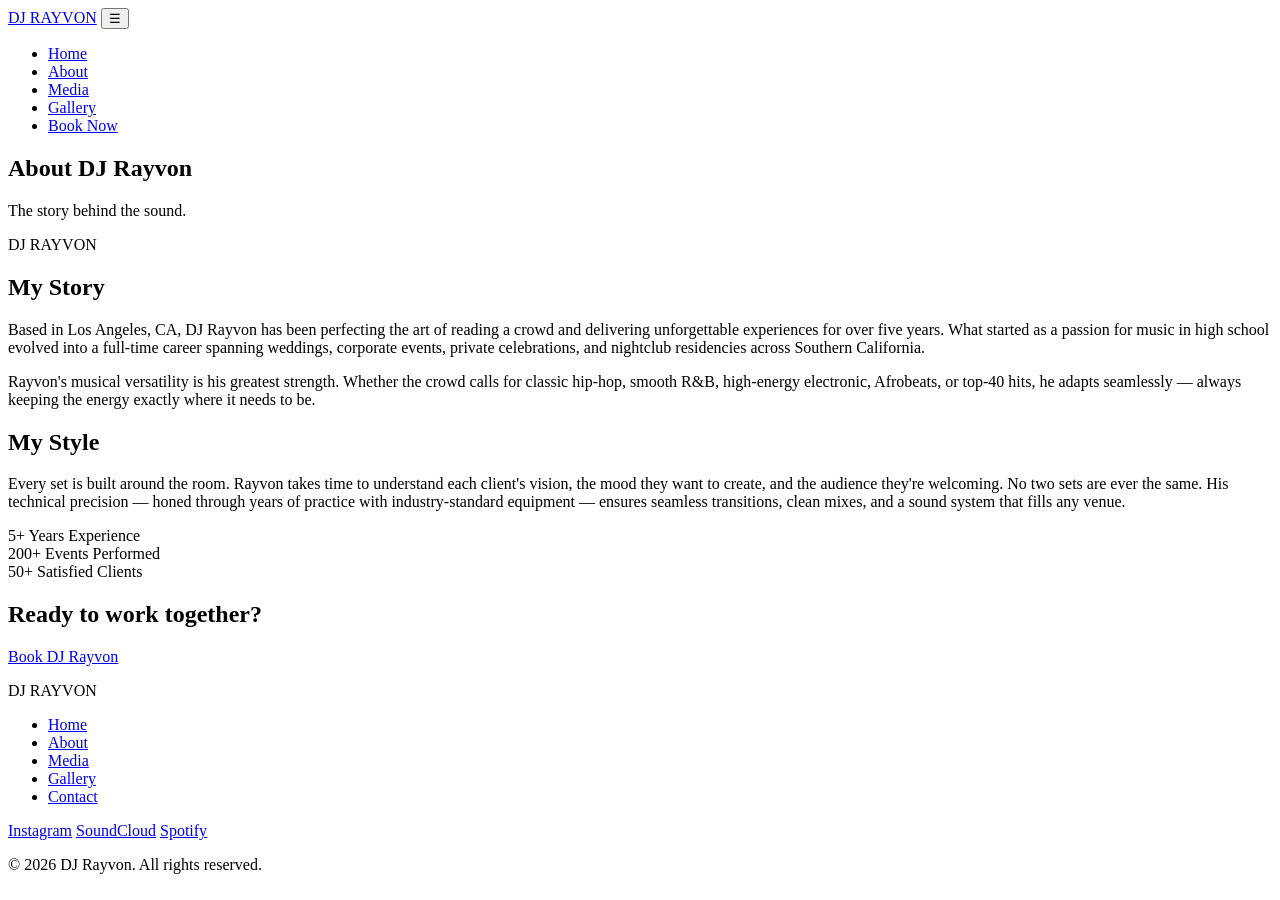
==== about.html @ 34861631 "Add files via upload" ====
<!DOCTYPE html>
<html lang="en">
<head>
  <meta charset="UTF-8" />
  <meta name="viewport" content="width=device-width, initial-scale=1.0" />
  <meta name="description" content="About DJ Rayvon – background, musical style, and experience." />
  <title>About | DJ Rayvon</title>
  <link rel="stylesheet" href="css/style.css" />
</head>
<body>

  <nav class="navbar" id="navbar">
    <div class="nav-container">
      <a href="index.html" class="nav-logo">DJ <span>RAYVON</span></a>
      <button class="nav-toggle" id="navToggle" aria-label="Toggle menu">&#9776;</button>
      <ul class="nav-links" id="navLinks">
        <li><a href="index.html">Home</a></li>
        <li><a href="about.html" class="active">About</a></li>
        <li><a href="media.html">Media</a></li>
        <li><a href="gallery.html">Gallery</a></li>
        <li><a href="contact.html">Book Now</a></li>
      </ul>
    </div>
  </nav>

  <section class="page-hero">
    <div class="page-hero-overlay"></div>
    <div class="page-hero-content">
      <h1>About DJ Rayvon</h1>
      <p>The story behind the sound.</p>
    </div>
  </section>

  <section class="section about-section">
    <div class="container about-grid">
      <div class="about-img-wrapper">
        <div class="about-img-placeholder">
          <span>DJ RAYVON</span>
        </div>
      </div>
      <div class="about-text">
        <h2>My Story</h2>
        <p>Based in Los Angeles, CA, DJ Rayvon has been perfecting the art of reading a crowd and delivering unforgettable experiences for over five years. What started as a passion for music in high school evolved into a full-time career spanning weddings, corporate events, private celebrations, and nightclub residencies across Southern California.</p>
        <p>Rayvon's musical versatility is his greatest strength. Whether the crowd calls for classic hip-hop, smooth R&amp;B, high-energy electronic, Afrobeats, or top-40 hits, he adapts seamlessly — always keeping the energy exactly where it needs to be.</p>
        <h2>My Style</h2>
        <p>Every set is built around the room. Rayvon takes time to understand each client's vision, the mood they want to create, and the audience they're welcoming. No two sets are ever the same. His technical precision — honed through years of practice with industry-standard equipment — ensures seamless transitions, clean mixes, and a sound system that fills any venue.</p>
        <div class="about-stats">
          <div class="stat">
            <span class="stat-num">5+</span>
            <span class="stat-label">Years Experience</span>
          </div>
          <div class="stat">
            <span class="stat-num">200+</span>
            <span class="stat-label">Events Performed</span>
          </div>
          <div class="stat">
            <span class="stat-num">50+</span>
            <span class="stat-label">Satisfied Clients</span>
          </div>
        </div>
      </div>
    </div>
  </section>

  <section class="section cta-section">
    <div class="container cta-inner">
      <h2>Ready to work together?</h2>
      <a href="contact.html" class="btn btn-primary">Book DJ Rayvon</a>
    </div>
  </section>

  <footer class="footer">
    <div class="container footer-inner">
      <p class="footer-logo">DJ <span>RAYVON</span></p>
      <ul class="footer-links">
        <li><a href="index.html">Home</a></li>
        <li><a href="about.html">About</a></li>
        <li><a href="media.html">Media</a></li>
        <li><a href="gallery.html">Gallery</a></li>
        <li><a href="contact.html">Contact</a></li>
      </ul>
      <div class="footer-socials">
        <a href="https://instagram.com" target="_blank" rel="noopener">Instagram</a>
        <a href="https://soundcloud.com" target="_blank" rel="noopener">SoundCloud</a>
        <a href="https://open.spotify.com" target="_blank" rel="noopener">Spotify</a>
      </div>
      <p class="footer-copy">&copy; 2026 DJ Rayvon. All rights reserved.</p>
    </div>
  </footer>

  <script src="main.js"></script>
</body>
</html>
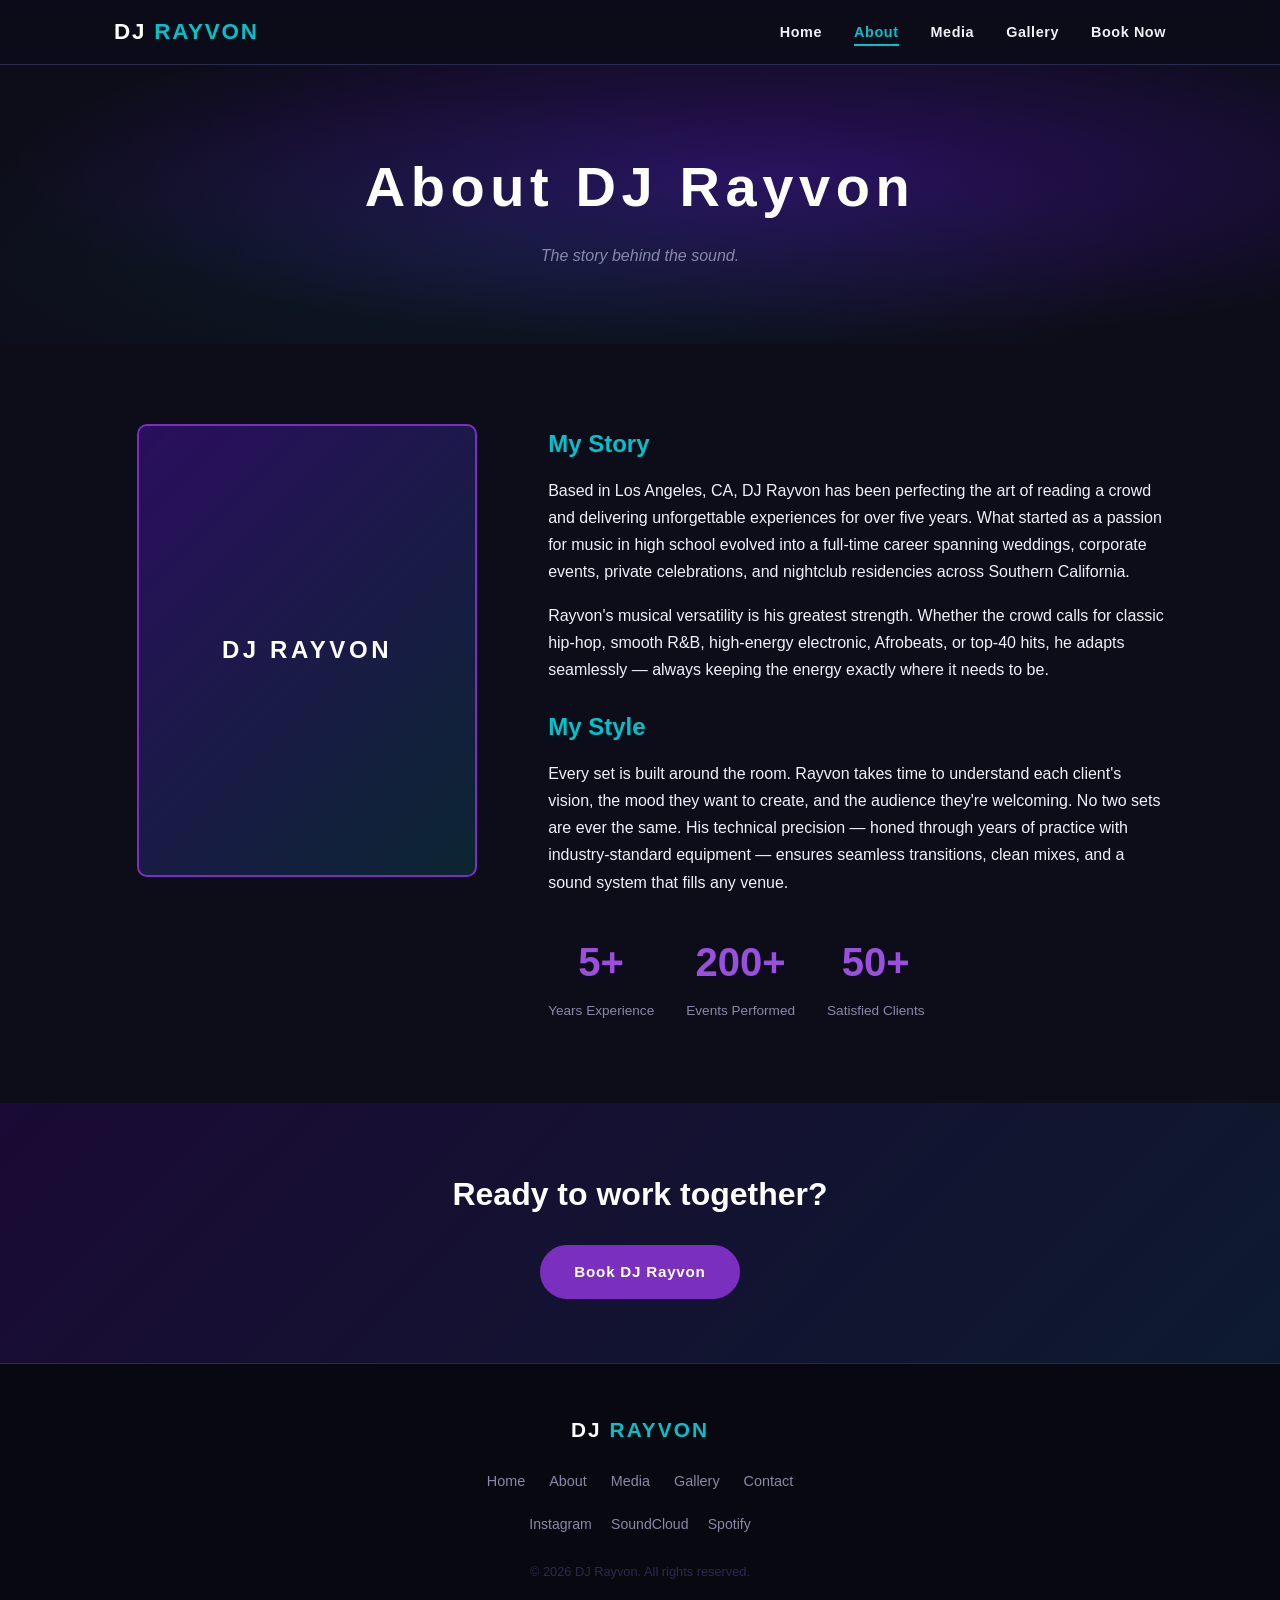
==== commit 387877ab: "Fix stylesheet link path in about.html" ====
--- a/about.html
+++ b/about.html
@@ -5,7 +5,7 @@
   <meta name="viewport" content="width=device-width, initial-scale=1.0" />
   <meta name="description" content="About DJ Rayvon – background, musical style, and experience." />
   <title>About | DJ Rayvon</title>
-  <link rel="stylesheet" href="css/style.css" />
+  <link rel="stylesheet" href="style.css" />
 </head>
 <body>
 
--- a/style.css
+++ b/style.css
@@ -0,0 +1,611 @@
+/* ============================================================
+   DJ RAYVON – style.css
+   Color palette: Dark #0D0D1A, Purple #7B2FBE, Teal #00C2CB
+   ============================================================ */
+
+/* ── RESET & BASE ─────────────────────────────────────────── */
+*, *::before, *::after { box-sizing: border-box; margin: 0; padding: 0; }
+
+:root {
+  --dark:    #0D0D1A;
+  --navy:    #12122A;
+  --purple:  #7B2FBE;
+  --purple-light: #9B4FDE;
+  --teal:    #00C2CB;
+  --white:   #FFFFFF;
+  --offwhite:#F0F0F8;
+  --muted:   #8888AA;
+  --card-bg: #1A1A35;
+  --border:  #2A2A50;
+  --font-head: 'Trebuchet MS', Arial, sans-serif;
+  --font-body: 'Calibri', Arial, sans-serif;
+  --radius:  10px;
+  --shadow:  0 4px 24px rgba(0,0,0,0.45);
+  --transition: 0.3s ease;
+}
+
+html { scroll-behavior: smooth; }
+
+body {
+  background: var(--dark);
+  color: var(--offwhite);
+  font-family: var(--font-body);
+  font-size: 16px;
+  line-height: 1.7;
+}
+
+img { max-width: 100%; display: block; }
+a { color: var(--teal); text-decoration: none; transition: color var(--transition); }
+a:hover { color: var(--purple-light); }
+
+.container { max-width: 1100px; margin: 0 auto; padding: 0 1.5rem; }
+.section { padding: 5rem 0; }
+
+/* ── BUTTONS ──────────────────────────────────────────────── */
+.btn {
+  display: inline-block;
+  padding: 0.75rem 2rem;
+  border-radius: 50px;
+  font-family: var(--font-head);
+  font-weight: 700;
+  font-size: 0.95rem;
+  letter-spacing: 0.05em;
+  cursor: pointer;
+  border: 2px solid transparent;
+  transition: all var(--transition);
+}
+.btn-primary {
+  background: var(--purple);
+  color: var(--white);
+  border-color: var(--purple);
+}
+.btn-primary:hover {
+  background: var(--purple-light);
+  border-color: var(--purple-light);
+  color: var(--white);
+  transform: translateY(-2px);
+  box-shadow: 0 8px 24px rgba(123,47,190,0.4);
+}
+.btn-outline {
+  background: transparent;
+  color: var(--teal);
+  border-color: var(--teal);
+}
+.btn-outline:hover {
+  background: var(--teal);
+  color: var(--dark);
+  transform: translateY(-2px);
+}
+.btn-full { width: 100%; text-align: center; }
+
+/* ── NAVBAR ───────────────────────────────────────────────── */
+.navbar {
+  position: fixed;
+  top: 0; left: 0; right: 0;
+  z-index: 1000;
+  background: rgba(13,13,26,0.92);
+  backdrop-filter: blur(10px);
+  border-bottom: 1px solid var(--border);
+  transition: box-shadow var(--transition);
+}
+.navbar.scrolled { box-shadow: 0 2px 20px rgba(0,0,0,0.6); }
+
+.nav-container {
+  max-width: 1100px;
+  margin: 0 auto;
+  padding: 0 1.5rem;
+  height: 64px;
+  display: flex;
+  align-items: center;
+  justify-content: space-between;
+}
+.nav-logo {
+  font-family: var(--font-head);
+  font-size: 1.4rem;
+  font-weight: 900;
+  color: var(--white);
+  letter-spacing: 0.08em;
+}
+.nav-logo span { color: var(--teal); }
+.nav-links {
+  list-style: none;
+  display: flex;
+  gap: 2rem;
+}
+.nav-links a {
+  color: var(--offwhite);
+  font-family: var(--font-head);
+  font-size: 0.9rem;
+  font-weight: 600;
+  letter-spacing: 0.04em;
+  padding: 0.25rem 0;
+  border-bottom: 2px solid transparent;
+  transition: all var(--transition);
+}
+.nav-links a:hover,
+.nav-links a.active {
+  color: var(--teal);
+  border-bottom-color: var(--teal);
+}
+.nav-toggle {
+  display: none;
+  background: none;
+  border: none;
+  color: var(--white);
+  font-size: 1.5rem;
+  cursor: pointer;
+}
+
+/* ── HERO ─────────────────────────────────────────────────── */
+.hero {
+  position: relative;
+  min-height: 100vh;
+  display: flex;
+  align-items: center;
+  justify-content: center;
+  text-align: center;
+  overflow: hidden;
+  background: radial-gradient(ellipse at 70% 30%, #2a0f5e 0%, var(--dark) 65%);
+}
+.hero-overlay {
+  position: absolute;
+  inset: 0;
+  background: radial-gradient(ellipse at 30% 80%, rgba(0,194,203,0.08) 0%, transparent 60%);
+}
+.hero-content {
+  position: relative;
+  z-index: 2;
+  padding: 2rem 1.5rem;
+}
+.hero-sub {
+  font-family: var(--font-head);
+  font-size: 0.85rem;
+  letter-spacing: 0.25em;
+  color: var(--teal);
+  text-transform: uppercase;
+  margin-bottom: 1rem;
+}
+.hero-title {
+  font-family: var(--font-head);
+  font-size: clamp(3.5rem, 10vw, 7rem);
+  font-weight: 900;
+  color: var(--white);
+  letter-spacing: 0.15em;
+  line-height: 1;
+  margin-bottom: 1.2rem;
+  text-shadow: 0 0 60px rgba(123,47,190,0.5);
+}
+.hero-tagline {
+  font-size: clamp(1rem, 2.5vw, 1.3rem);
+  color: var(--muted);
+  margin-bottom: 2.5rem;
+  font-style: italic;
+}
+.hero-btns { display: flex; gap: 1rem; justify-content: center; flex-wrap: wrap; }
+.hero-scroll {
+  position: absolute;
+  bottom: 2rem;
+  left: 50%;
+  transform: translateX(-50%);
+  color: var(--muted);
+  font-size: 0.8rem;
+  letter-spacing: 0.1em;
+  animation: bounce 2s infinite;
+}
+@keyframes bounce {
+  0%,100% { transform: translateX(-50%) translateY(0); }
+  50% { transform: translateX(-50%) translateY(6px); }
+}
+
+/* ── PAGE HERO (inner pages) ──────────────────────────────── */
+.page-hero {
+  position: relative;
+  height: 280px;
+  display: flex;
+  align-items: center;
+  justify-content: center;
+  text-align: center;
+  margin-top: 64px;
+  background: radial-gradient(ellipse at 60% 40%, #2a0f5e 0%, var(--dark) 70%);
+  overflow: hidden;
+}
+.page-hero-overlay {
+  position: absolute;
+  inset: 0;
+  background: radial-gradient(ellipse at 40% 70%, rgba(0,194,203,0.07) 0%, transparent 60%);
+}
+.page-hero-content { position: relative; z-index: 2; }
+.page-hero-content h1 {
+  font-family: var(--font-head);
+  font-size: clamp(2rem, 5vw, 3.5rem);
+  font-weight: 900;
+  color: var(--white);
+  letter-spacing: 0.1em;
+  margin-bottom: 0.5rem;
+}
+.page-hero-content p { color: var(--muted); font-style: italic; }
+
+/* ── SECTION TITLE ────────────────────────────────────────── */
+.section-title {
+  font-family: var(--font-head);
+  font-size: clamp(1.6rem, 3vw, 2.2rem);
+  font-weight: 800;
+  color: var(--white);
+  text-align: center;
+  margin-bottom: 3rem;
+  letter-spacing: 0.05em;
+}
+.section-title::after {
+  content: '';
+  display: block;
+  width: 50px;
+  height: 3px;
+  background: var(--teal);
+  margin: 0.6rem auto 0;
+  border-radius: 2px;
+}
+
+/* ── SERVICES ─────────────────────────────────────────────── */
+.services { background: var(--navy); }
+.services-grid {
+  display: grid;
+  grid-template-columns: repeat(auto-fit, minmax(230px, 1fr));
+  gap: 1.5rem;
+}
+.service-card {
+  background: var(--card-bg);
+  border: 1px solid var(--border);
+  border-radius: var(--radius);
+  padding: 2rem 1.5rem;
+  text-align: center;
+  transition: transform var(--transition), border-color var(--transition), box-shadow var(--transition);
+}
+.service-card:hover {
+  transform: translateY(-6px);
+  border-color: var(--purple);
+  box-shadow: 0 12px 30px rgba(123,47,190,0.2);
+}
+.service-icon { font-size: 2.2rem; margin-bottom: 1rem; }
+.service-card h3 {
+  font-family: var(--font-head);
+  font-size: 1.1rem;
+  color: var(--white);
+  margin-bottom: 0.5rem;
+}
+.service-card p { color: var(--muted); font-size: 0.92rem; }
+
+/* ── CTA SECTION ──────────────────────────────────────────── */
+.cta-section {
+  background: linear-gradient(135deg, #1a0a35, #0d1a2e);
+  text-align: center;
+  padding: 4rem 0;
+}
+.cta-inner h2 {
+  font-family: var(--font-head);
+  font-size: clamp(1.4rem, 3vw, 2rem);
+  color: var(--white);
+  margin-bottom: 1.5rem;
+}
+
+/* ── ABOUT ────────────────────────────────────────────────── */
+.about-section { background: var(--dark); }
+.about-grid {
+  display: grid;
+  grid-template-columns: 1fr 1.6fr;
+  gap: 3rem;
+  align-items: start;
+}
+.about-img-wrapper { display: flex; justify-content: center; }
+.about-img-placeholder {
+  width: 100%;
+  max-width: 340px;
+  aspect-ratio: 3/4;
+  background: linear-gradient(135deg, #2a0f5e, #00C2CB22);
+  border-radius: var(--radius);
+  border: 2px solid var(--purple);
+  display: flex;
+  align-items: center;
+  justify-content: center;
+}
+.about-img-placeholder span {
+  font-family: var(--font-head);
+  font-size: 1.5rem;
+  font-weight: 900;
+  color: var(--white);
+  letter-spacing: 0.15em;
+  text-align: center;
+}
+.about-text h2 {
+  font-family: var(--font-head);
+  font-size: 1.5rem;
+  color: var(--teal);
+  margin-bottom: 0.75rem;
+  margin-top: 1.5rem;
+}
+.about-text h2:first-child { margin-top: 0; }
+.about-text p { color: var(--offwhite); margin-bottom: 1rem; }
+.about-stats {
+  display: flex;
+  gap: 2rem;
+  margin-top: 2rem;
+  flex-wrap: wrap;
+}
+.stat { text-align: center; }
+.stat-num {
+  display: block;
+  font-family: var(--font-head);
+  font-size: 2.5rem;
+  font-weight: 900;
+  color: var(--purple-light);
+}
+.stat-label { font-size: 0.85rem; color: var(--muted); }
+
+/* ── MEDIA ────────────────────────────────────────────────── */
+.media-section { background: var(--dark); }
+.media-tabs { display: flex; gap: 1rem; margin-bottom: 2.5rem; }
+.tab-btn {
+  padding: 0.6rem 1.8rem;
+  border-radius: 50px;
+  border: 2px solid var(--border);
+  background: transparent;
+  color: var(--muted);
+  font-family: var(--font-head);
+  font-weight: 700;
+  cursor: pointer;
+  transition: all var(--transition);
+}
+.tab-btn.active, .tab-btn:hover {
+  border-color: var(--purple);
+  color: var(--white);
+  background: var(--purple);
+}
+.media-tab-content { display: none; }
+.media-tab-content.active { display: block; }
+.media-grid {
+  display: grid;
+  grid-template-columns: repeat(auto-fit, minmax(300px, 1fr));
+  gap: 1.5rem;
+}
+.media-card {
+  background: var(--card-bg);
+  border: 1px solid var(--border);
+  border-radius: var(--radius);
+  padding: 1.5rem;
+  transition: border-color var(--transition);
+}
+.media-card:hover { border-color: var(--purple); }
+.media-card h3 {
+  font-family: var(--font-head);
+  color: var(--white);
+  margin-bottom: 0.25rem;
+}
+.media-genre { font-size: 0.85rem; color: var(--muted); margin-bottom: 1rem; }
+.embed-wrapper { border-radius: 8px; overflow: hidden; }
+.video-embed iframe { display: block; }
+.streaming-links {
+  margin-top: 3rem;
+  text-align: center;
+  color: var(--muted);
+}
+.streaming-links p { margin-bottom: 1rem; }
+.stream-link {
+  display: inline-block;
+  margin: 0.25rem 0.5rem;
+  padding: 0.5rem 1.2rem;
+  border-radius: 50px;
+  border: 1px solid var(--border);
+  color: var(--offwhite);
+  font-size: 0.9rem;
+  transition: all var(--transition);
+}
+.stream-link:hover {
+  border-color: var(--teal);
+  color: var(--teal);
+}
+
+/* ── GALLERY ──────────────────────────────────────────────── */
+.gallery-section { background: var(--navy); }
+.gallery-filter { display: flex; gap: 0.75rem; margin-bottom: 2rem; flex-wrap: wrap; }
+.filter-btn {
+  padding: 0.5rem 1.4rem;
+  border-radius: 50px;
+  border: 1px solid var(--border);
+  background: transparent;
+  color: var(--muted);
+  font-family: var(--font-head);
+  font-size: 0.9rem;
+  cursor: pointer;
+  transition: all var(--transition);
+}
+.filter-btn.active, .filter-btn:hover {
+  border-color: var(--teal);
+  color: var(--teal);
+  background: rgba(0,194,203,0.08);
+}
+.gallery-grid {
+  display: grid;
+  grid-template-columns: repeat(auto-fill, minmax(240px, 1fr));
+  gap: 1rem;
+}
+.gallery-item { border-radius: var(--radius); overflow: hidden; cursor: pointer; }
+.gallery-item.hidden { display: none; }
+.gallery-placeholder {
+  aspect-ratio: 4/3;
+  display: flex;
+  align-items: center;
+  justify-content: center;
+  font-family: var(--font-head);
+  font-size: 0.9rem;
+  color: rgba(255,255,255,0.85);
+  text-align: center;
+  padding: 1rem;
+  transition: transform var(--transition), filter var(--transition);
+}
+.gallery-item:hover .gallery-placeholder {
+  transform: scale(1.04);
+  filter: brightness(1.15);
+}
+
+/* ── CONTACT ──────────────────────────────────────────────── */
+.contact-section { background: var(--dark); }
+.contact-grid {
+  display: grid;
+  grid-template-columns: 1.4fr 1fr;
+  gap: 3rem;
+  align-items: start;
+}
+.contact-form-wrapper h2,
+.contact-info h2 {
+  font-family: var(--font-head);
+  font-size: 1.6rem;
+  color: var(--white);
+  margin-bottom: 0.75rem;
+}
+.form-note { color: var(--muted); font-size: 0.88rem; margin-bottom: 1.5rem; }
+.req { color: var(--purple-light); }
+
+.form-group { margin-bottom: 1.2rem; }
+.form-group label {
+  display: block;
+  font-weight: 700;
+  color: var(--offwhite);
+  margin-bottom: 0.4rem;
+  font-size: 0.92rem;
+}
+.form-group input,
+.form-group select,
+.form-group textarea {
+  width: 100%;
+  padding: 0.7rem 1rem;
+  background: var(--card-bg);
+  border: 1px solid var(--border);
+  border-radius: 8px;
+  color: var(--offwhite);
+  font-family: var(--font-body);
+  font-size: 0.95rem;
+  transition: border-color var(--transition), box-shadow var(--transition);
+}
+.form-group input:focus,
+.form-group select:focus,
+.form-group textarea:focus {
+  outline: none;
+  border-color: var(--purple);
+  box-shadow: 0 0 0 3px rgba(123,47,190,0.2);
+}
+.form-group input.error,
+.form-group select.error,
+.form-group textarea.error { border-color: #e05252; }
+.form-group select option { background: var(--card-bg); }
+.form-group textarea { resize: vertical; }
+
+.field-error {
+  display: block;
+  color: #e05252;
+  font-size: 0.82rem;
+  margin-top: 0.3rem;
+  min-height: 1.1em;
+}
+
+.success-message {
+  background: rgba(0,194,100,0.12);
+  border: 1px solid rgba(0,194,100,0.4);
+  border-radius: var(--radius);
+  padding: 1rem 1.2rem;
+  color: #00c264;
+  margin-bottom: 1.5rem;
+  font-weight: 600;
+}
+
+.contact-info { padding-top: 0.5rem; }
+.info-list { list-style: none; margin-bottom: 2rem; }
+.info-list li {
+  padding: 0.6rem 0;
+  border-bottom: 1px solid var(--border);
+  color: var(--offwhite);
+}
+.contact-info h3 {
+  font-family: var(--font-head);
+  color: var(--teal);
+  margin-bottom: 0.75rem;
+}
+.social-links { display: flex; flex-wrap: wrap; gap: 0.5rem; margin-bottom: 2rem; }
+.social-btn {
+  padding: 0.5rem 1.2rem;
+  border-radius: 50px;
+  border: 1px solid var(--border);
+  color: var(--offwhite);
+  font-size: 0.9rem;
+  transition: all var(--transition);
+}
+.social-btn:hover { border-color: var(--purple); color: var(--purple-light); }
+.contact-note {
+  background: var(--card-bg);
+  border-left: 3px solid var(--teal);
+  border-radius: 0 8px 8px 0;
+  padding: 0.9rem 1rem;
+  font-size: 0.9rem;
+  color: var(--muted);
+}
+
+/* ── FOOTER ───────────────────────────────────────────────── */
+.footer {
+  background: #080810;
+  border-top: 1px solid var(--border);
+  padding: 3rem 0 1.5rem;
+}
+.footer-inner { text-align: center; }
+.footer-logo {
+  font-family: var(--font-head);
+  font-size: 1.3rem;
+  font-weight: 900;
+  color: var(--white);
+  letter-spacing: 0.1em;
+  margin-bottom: 1.2rem;
+}
+.footer-logo span { color: var(--teal); }
+.footer-links {
+  list-style: none;
+  display: flex;
+  justify-content: center;
+  flex-wrap: wrap;
+  gap: 1.5rem;
+  margin-bottom: 1.2rem;
+}
+.footer-links a { color: var(--muted); font-size: 0.9rem; }
+.footer-links a:hover { color: var(--teal); }
+.footer-socials {
+  display: flex;
+  justify-content: center;
+  gap: 1.2rem;
+  margin-bottom: 1.5rem;
+}
+.footer-socials a { color: var(--muted); font-size: 0.88rem; }
+.footer-socials a:hover { color: var(--purple-light); }
+.footer-copy { color: var(--border); font-size: 0.8rem; }
+
+/* ── RESPONSIVE ───────────────────────────────────────────── */
+@media (max-width: 768px) {
+  .nav-toggle { display: block; }
+  .nav-links {
+    display: none;
+    flex-direction: column;
+    position: absolute;
+    top: 64px; left: 0; right: 0;
+    background: rgba(13,13,26,0.98);
+    padding: 1.5rem;
+    gap: 1.2rem;
+    border-bottom: 1px solid var(--border);
+  }
+  .nav-links.open { display: flex; }
+
+  .about-grid { grid-template-columns: 1fr; }
+  .about-img-wrapper { max-width: 280px; margin: 0 auto; }
+  .contact-grid { grid-template-columns: 1fr; }
+  .hero-btns { flex-direction: column; align-items: center; }
+}
+
+@media (max-width: 480px) {
+  .section { padding: 3rem 0; }
+  .about-stats { justify-content: center; gap: 1.5rem; }
+  .gallery-grid { grid-template-columns: 1fr 1fr; }
+}
